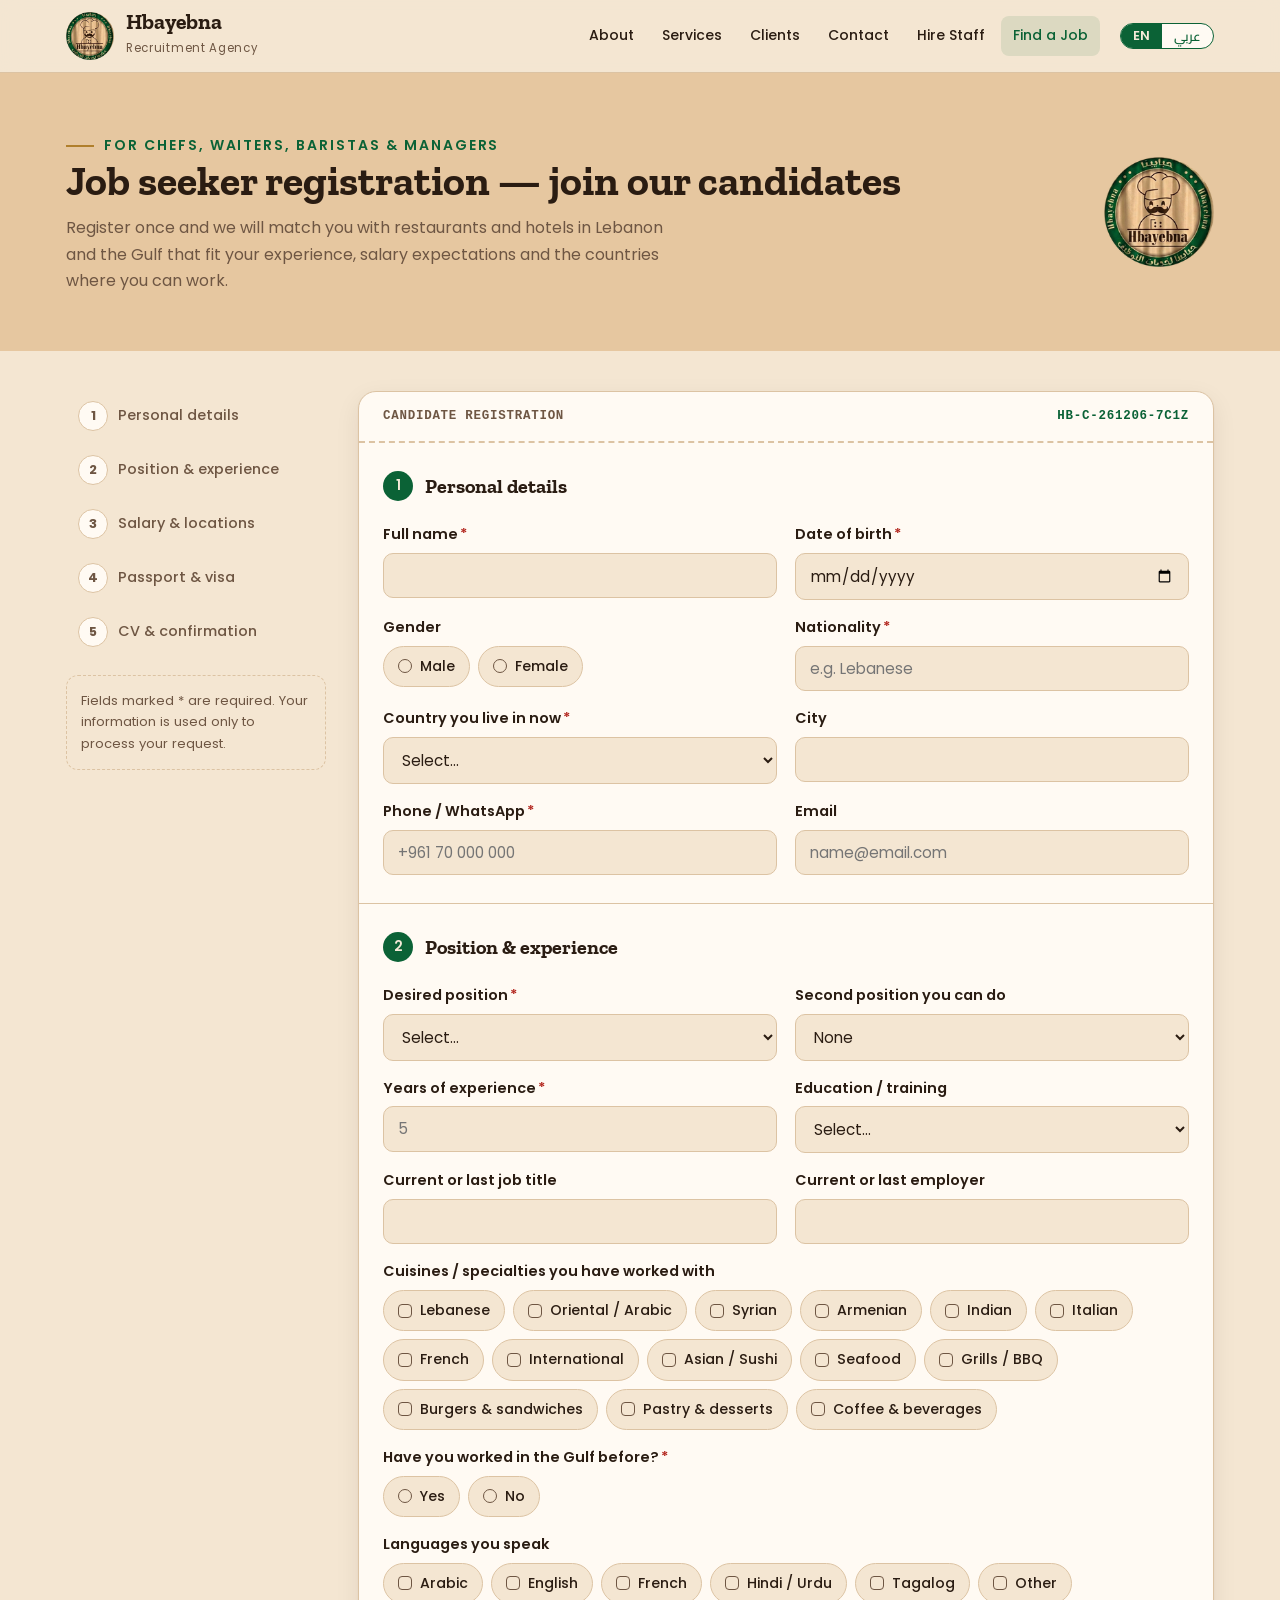
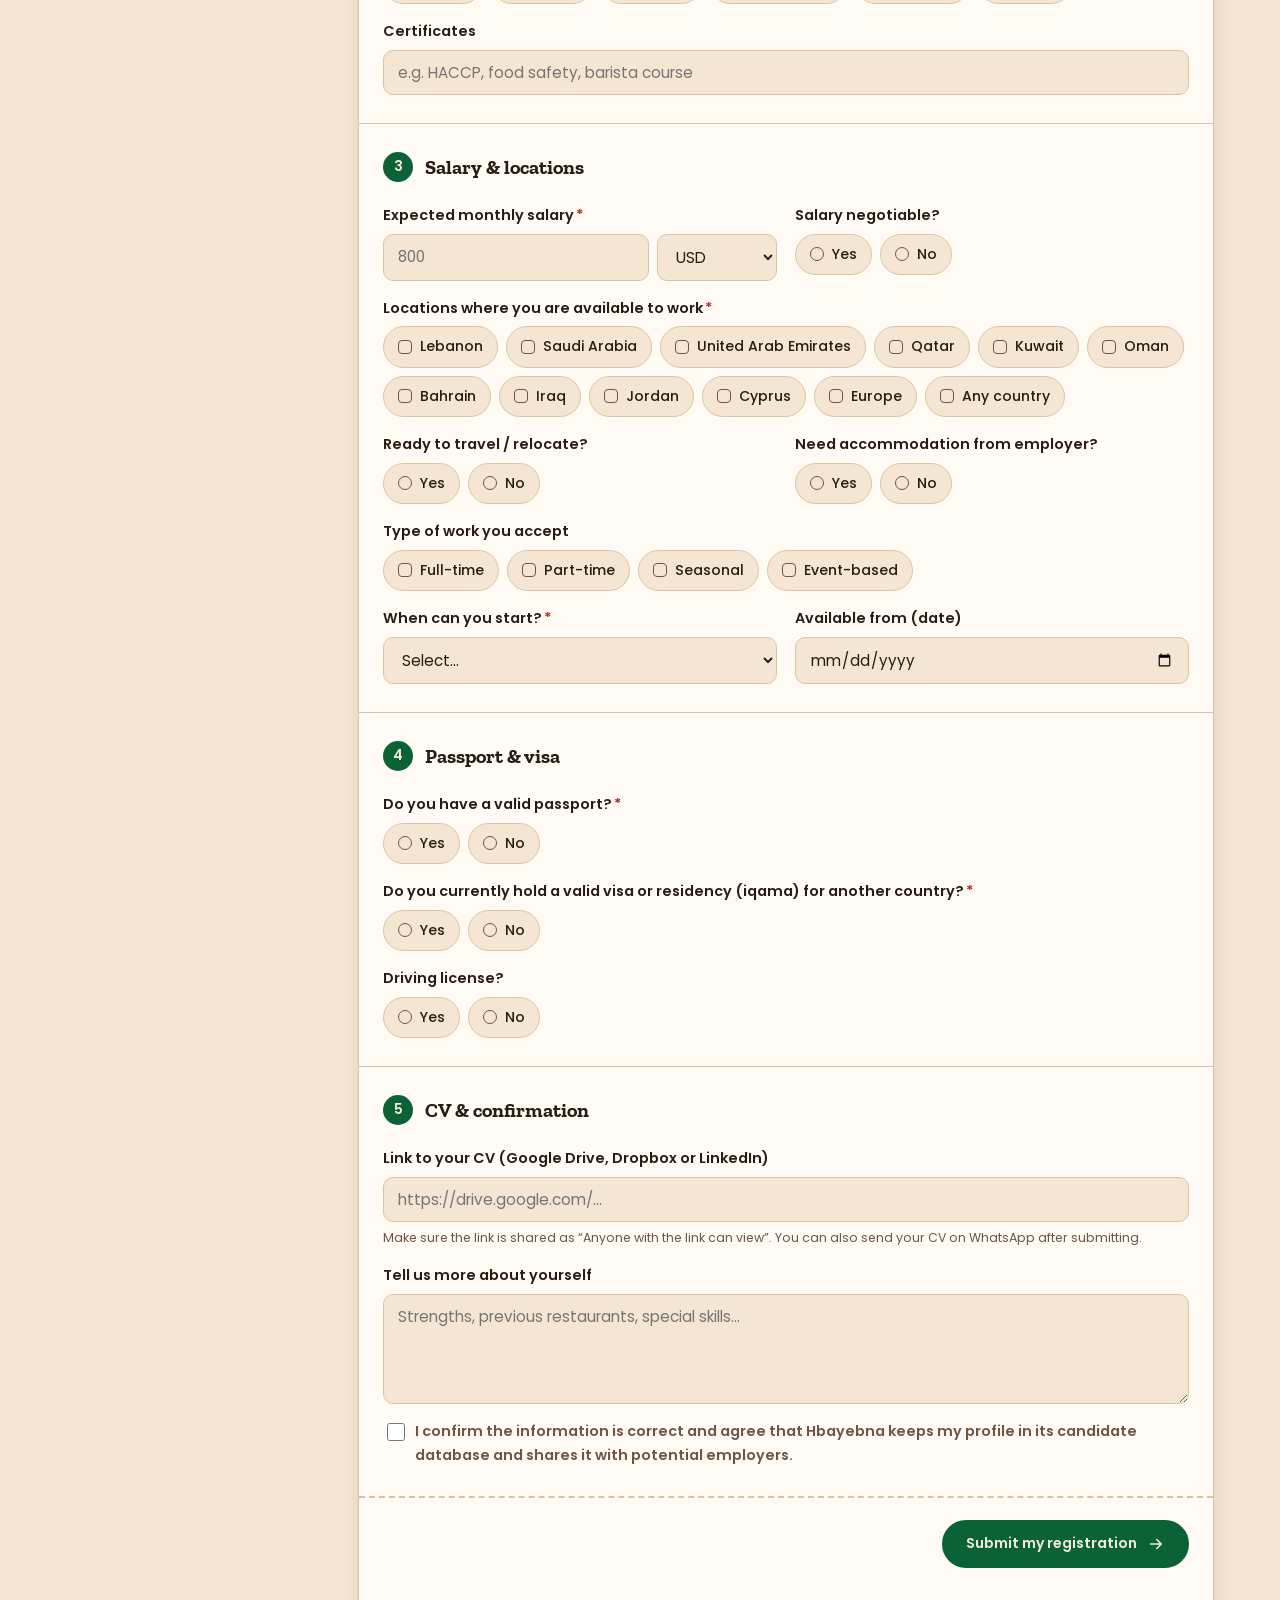
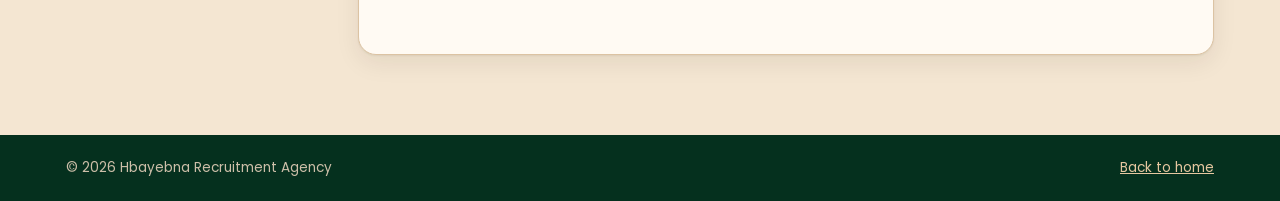
==== employee.html @ 1a060dae "Add files via upload" ====
<!doctype html>
<html lang="en" dir="ltr">
<head>
<meta charset="utf-8">
<meta name="viewport" content="width=device-width, initial-scale=1, viewport-fit=cover">
<title data-i18n="t.employee">Job Seeker Registration · Hbayebna</title>
<meta name="claude:viewport-fit-sides" content="cover">
<link rel="icon" type="image/png" href="assets/favicon.png">
<link rel="preconnect" href="https://fonts.googleapis.com">
<link rel="preconnect" href="https://fonts.gstatic.com" crossorigin>
<link rel="stylesheet" href="https://fonts.googleapis.com/css2?family=Cairo:wght@400;500;600;700&family=Poppins:wght@400;500;600&family=Reem+Kufi:wght@500;700&family=Zilla+Slab:wght@500;600;700&display=swap">
<link rel="stylesheet" href="css/style.css">
</head>
<body>

<header class="site-header">
  <div class="wrap nav">
    <a class="brand" href="index.html" aria-label="Hbayebna home">
      <img src="assets/logo-sm.png" alt="" width="48" height="48">
      <span><b>Hbayebna</b><small data-i18n="brand.sub">Recruitment Agency</small></span>
    </a>
    <ul class="nav-links" id="navLinks">
      <li><a href="index.html#about" data-i18n="nav.about">About</a></li>
      <li><a href="index.html#services" data-i18n="nav.services">Services</a></li>
      <li><a href="index.html#clients" data-i18n="nav.clients">Clients</a></li>
      <li><a href="index.html#contact" data-i18n="nav.contact">Contact</a></li>
      <li><a href="employer.html" data-i18n="nav.hire">Hire Staff</a></li>
      <li><a href="employee.html" aria-current="page" data-i18n="nav.job">Find a Job</a></li>
    </ul>
    <div class="nav-actions">
      <div class="lang-toggle" role="group" aria-label="Language">
        <button type="button" data-lang="en" aria-pressed="true">EN</button>
        <button type="button" data-lang="ar" aria-pressed="false">عربي</button>
      </div>
      <button class="menu-btn" type="button" aria-controls="navLinks" aria-expanded="false" aria-label="Menu">
        <svg viewBox="0 0 24 24" fill="none" stroke="currentColor" stroke-width="2" stroke-linecap="round"><path d="M4 7h16M4 12h16M4 17h16"/></svg>
      </button>
    </div>
  </div>
</header>

<main>
  <section class="page-hero">
    <div class="wrap">
      <div>
        <span class="eyebrow" data-i18n="ee.eyebrow">For chefs, waiters, baristas &amp; managers</span>
        <h1 data-i18n="ee.title">Job seeker registration — join our candidates</h1>
        <p data-i18n="ee.lead">Register once and we will match you with restaurants and hotels in Lebanon and the Gulf that fit your experience, salary expectations and the countries where you can work.</p>
      </div>
      <img src="assets/logo-sm.png" alt="" width="110" height="110">
    </div>
  </section>

  <div class="wrap form-layout">
    <aside class="steps-aside">
      <ol class="steps-nav">
        <li><a href="#s-personal" data-step="s-personal"><b>1</b><span data-i18n="ee.s1">Personal details</span></a></li>
        <li><a href="#s-experience" data-step="s-experience"><b>2</b><span data-i18n="ee.s2">Position &amp; experience</span></a></li>
        <li><a href="#s-expect" data-step="s-expect"><b>3</b><span data-i18n="ee.s3">Salary &amp; locations</span></a></li>
        <li><a href="#s-docs" data-step="s-docs"><b>4</b><span data-i18n="ee.s4">Passport &amp; visa</span></a></li>
        <li><a href="#s-cv" data-step="s-cv"><b>5</b><span data-i18n="ee.s5">CV &amp; confirmation</span></a></li>
      </ol>
      <p class="side-note" data-i18n="side.note">Fields marked * are required. Your information is used only to process your request.</p>
    </aside>

    <div class="ticket" id="ticket">
      <div class="ticket-top">
        <span data-i18n="ee.ticket">Candidate registration</span>
        <span class="tno" id="refNo">HB-C-000000</span>
      </div>

      <form id="regForm" data-form="employee" data-ref-prefix="HB-C" novalidate>
        <!-- 1. Personal -->
        <fieldset id="s-personal">
          <legend><span class="num">1</span><span data-i18n="ee.s1">Personal details</span></legend>
          <div class="grid-2">
            <div class="field">
              <label for="fullName"><span data-i18n="f.fullName">Full name</span><span class="req">*</span></label>
              <input type="text" id="fullName" name="fullName" required autocomplete="name">
              <span class="err" data-i18n="err.required">This field is required.</span>
            </div>
            <div class="field">
              <label for="dob"><span data-i18n="f.dob">Date of birth</span><span class="req">*</span></label>
              <input type="date" id="dob" name="dob" required autocomplete="bday">
              <span class="err" data-i18n="err.dob">Enter a valid date of birth (age 18 or older).</span>
            </div>
            <div class="field">
              <span class="group-label" data-i18n="f.gender">Gender</span>
              <div class="choices" data-list="genders" data-name="gender" data-type="radio"></div>
            </div>
            <div class="field">
              <label for="nationality"><span data-i18n="f.nationality">Nationality</span><span class="req">*</span></label>
              <input type="text" id="nationality" name="nationality" required data-i18n-ph="ph.nationality" placeholder="e.g. Lebanese">
              <span class="err" data-i18n="err.required">This field is required.</span>
            </div>
            <div class="field">
              <label for="currentCountry"><span data-i18n="f.currentCountry">Country you live in now</span><span class="req">*</span></label>
              <select id="currentCountry" name="currentCountry" required data-list="countries"><option value="" data-i18n="sel.choose">Select…</option></select>
              <span class="err" data-i18n="err.choose">Please choose an option.</span>
            </div>
            <div class="field">
              <label for="city" data-i18n="f.city2">City</label>
              <input type="text" id="city" name="city" autocomplete="address-level2">
            </div>
            <div class="field">
              <label for="phone"><span data-i18n="f.phone">Phone / WhatsApp</span><span class="req">*</span></label>
              <input type="tel" id="phone" name="phone" required autocomplete="tel" placeholder="+961 70 000 000" pattern="^\+?[0-9 ()\-]{7,20}$">
              <span class="err" data-i18n="err.phone">Enter a valid phone number, e.g. +961 3 000 000.</span>
            </div>
            <div class="field">
              <label for="email" data-i18n="f.email2">Email</label>
              <input type="email" id="email" name="email" autocomplete="email" placeholder="name@email.com">
              <span class="err" data-i18n="err.email">Enter a valid email address.</span>
            </div>
          </div>
        </fieldset>

        <!-- 2. Experience -->
        <fieldset id="s-experience">
          <legend><span class="num">2</span><span data-i18n="ee.s2">Position &amp; experience</span></legend>
          <div class="grid-2">
            <div class="field">
              <label for="position"><span data-i18n="f.desiredPosition">Desired position</span><span class="req">*</span></label>
              <select id="position" name="position" required data-list="positions"><option value="" data-i18n="sel.choose">Select…</option></select>
              <span class="err" data-i18n="err.choose">Please choose an option.</span>
            </div>
            <div class="field">
              <label for="secondPosition" data-i18n="f.secondPosition">Second position you can do</label>
              <select id="secondPosition" name="secondPosition" data-list="positions"><option value="" data-i18n="sel.none">None</option></select>
            </div>
            <div class="field full cond" data-show-if="position=Other">
              <label for="positionOther" data-i18n="f.specify">Please specify</label>
              <input type="text" id="positionOther" name="positionOther">
            </div>
            <div class="field">
              <label for="experienceYears"><span data-i18n="f.experienceYears">Years of experience</span><span class="req">*</span></label>
              <input type="number" id="experienceYears" name="experienceYears" required min="0" max="50" step="1" inputmode="numeric" placeholder="5">
              <span class="err" data-i18n="err.years">Enter a number from 0 to 50.</span>
            </div>
            <div class="field">
              <label for="education" data-i18n="f.education">Education / training</label>
              <select id="education" name="education" data-list="education"><option value="" data-i18n="sel.choose">Select…</option></select>
            </div>
            <div class="field">
              <label for="lastPosition" data-i18n="f.lastPosition">Current or last job title</label>
              <input type="text" id="lastPosition" name="lastPosition">
            </div>
            <div class="field">
              <label for="lastEmployer" data-i18n="f.lastEmployer">Current or last employer</label>
              <input type="text" id="lastEmployer" name="lastEmployer">
            </div>
            <div class="field full">
              <span class="group-label" data-i18n="f.cuisineSkills">Cuisines / specialties you have worked with</span>
              <div class="choices" data-list="cuisines" data-name="cuisineSkills" data-type="checkbox"></div>
            </div>
            <div class="field full" data-required-group="gulfExperience">
              <span class="group-label"><span data-i18n="f.gulfExperience">Have you worked in the Gulf before?</span><span class="req">*</span></span>
              <div class="choices" data-list="yesno" data-name="gulfExperience" data-type="radio"></div>
              <span class="err" data-i18n="err.choose">Please choose an option.</span>
            </div>
            <div class="field full cond" data-show-if="gulfExperience=Yes">
              <span class="group-label" data-i18n="f.gulfCountries">Which countries?</span>
              <div class="choices" data-list="gulf" data-name="gulfCountries" data-type="checkbox"></div>
            </div>
            <div class="field full">
              <span class="group-label" data-i18n="f.languages">Languages you speak</span>
              <div class="choices" data-list="languages" data-name="languages" data-type="checkbox"></div>
            </div>
            <div class="field full">
              <label for="certificates" data-i18n="f.certificates">Certificates</label>
              <input type="text" id="certificates" name="certificates" data-i18n-ph="ph.certificates" placeholder="e.g. HACCP, food safety, barista course">
            </div>
          </div>
        </fieldset>

        <!-- 3. Expectations -->
        <fieldset id="s-expect">
          <legend><span class="num">3</span><span data-i18n="ee.s3">Salary &amp; locations</span></legend>
          <div class="grid-2">
            <div class="field">
              <label for="expectedSalary"><span data-i18n="f.expectedSalary">Expected monthly salary</span><span class="req">*</span></label>
              <div class="inline two">
                <input type="number" id="expectedSalary" name="expectedSalary" required min="0" inputmode="numeric" placeholder="800">
                <select id="currency" name="currency" required data-list="currencies" aria-label="Currency"></select>
              </div>
              <span class="err" data-i18n="err.required">This field is required.</span>
            </div>
            <div class="field">
              <span class="group-label" data-i18n="f.negotiable">Salary negotiable?</span>
              <div class="choices" data-list="yesno" data-name="salaryNegotiable" data-type="radio"></div>
            </div>
            <div class="field full" data-required-group="workLocations">
              <span class="group-label"><span data-i18n="f.workLocations">Locations where you are available to work</span><span class="req">*</span></span>
              <div class="choices" data-list="workLocations" data-name="workLocations" data-type="checkbox"></div>
              <span class="err" data-i18n="err.pickOne">Choose at least one.</span>
            </div>
            <div class="field">
              <span class="group-label" data-i18n="f.relocate">Ready to travel / relocate?</span>
              <div class="choices" data-list="yesno" data-name="relocate" data-type="radio"></div>
            </div>
            <div class="field">
              <span class="group-label" data-i18n="f.needAccommodation">Need accommodation from employer?</span>
              <div class="choices" data-list="yesno" data-name="needAccommodation" data-type="radio"></div>
            </div>
            <div class="field full">
              <span class="group-label" data-i18n="f.employmentTypePref">Type of work you accept</span>
              <div class="choices" data-list="employmentTypes" data-name="employmentTypePref" data-type="checkbox"></div>
            </div>
            <div class="field">
              <label for="availability"><span data-i18n="f.availability">When can you start?</span><span class="req">*</span></label>
              <select id="availability" name="availability" required data-list="availability"><option value="" data-i18n="sel.choose">Select…</option></select>
              <span class="err" data-i18n="err.choose">Please choose an option.</span>
            </div>
            <div class="field">
              <label for="availableFrom" data-i18n="f.availableFrom">Available from (date)</label>
              <input type="date" id="availableFrom" name="availableFrom">
            </div>
          </div>
        </fieldset>

        <!-- 4. Documents -->
        <fieldset id="s-docs">
          <legend><span class="num">4</span><span data-i18n="ee.s4">Passport &amp; visa</span></legend>
          <div class="grid-2">
            <div class="field" data-required-group="hasPassport">
              <span class="group-label"><span data-i18n="f.hasPassport">Do you have a valid passport?</span><span class="req">*</span></span>
              <div class="choices" data-list="yesno" data-name="hasPassport" data-type="radio"></div>
              <span class="err" data-i18n="err.choose">Please choose an option.</span>
            </div>
            <div class="field cond" data-show-if="hasPassport=Yes">
              <label for="passportExpiry" data-i18n="f.passportExpiry">Passport expiry date</label>
              <input type="date" id="passportExpiry" name="passportExpiry">
              <span class="hint" data-i18n="hint.passport">Most Gulf countries require at least 6 months of validity.</span>
            </div>
            <div class="field full" data-required-group="hasVisa">
              <span class="group-label"><span data-i18n="f.hasVisa">Do you currently hold a valid visa or residency (iqama) for another country?</span><span class="req">*</span></span>
              <div class="choices" data-list="yesno" data-name="hasVisa" data-type="radio"></div>
              <span class="err" data-i18n="err.choose">Please choose an option.</span>
            </div>
            <div class="field cond" data-show-if="hasVisa=Yes">
              <label for="visaCountry" data-i18n="f.visaCountry">Visa country</label>
              <select id="visaCountry" name="visaCountry" data-list="countries"><option value="" data-i18n="sel.choose">Select…</option></select>
            </div>
            <div class="field cond" data-show-if="hasVisa=Yes">
              <label for="visaType" data-i18n="f.visaType">Visa type</label>
              <select id="visaType" name="visaType" data-list="visaTypes"><option value="" data-i18n="sel.choose">Select…</option></select>
            </div>
            <div class="field cond" data-show-if="hasVisa=Yes">
              <label for="visaExpiry" data-i18n="f.visaExpiry">Visa expiry date</label>
              <input type="date" id="visaExpiry" name="visaExpiry">
            </div>
            <div class="field full">
              <span class="group-label" data-i18n="f.drivingLicense">Driving license?</span>
              <div class="choices" data-list="yesno" data-name="drivingLicense" data-type="radio"></div>
            </div>
          </div>
        </fieldset>

        <!-- 5. CV -->
        <fieldset id="s-cv">
          <legend><span class="num">5</span><span data-i18n="ee.s5">CV &amp; confirmation</span></legend>
          <div class="grid-2">
            <div class="field full">
              <label for="cvLink" data-i18n="f.cvLink">Link to your CV (Google Drive, Dropbox or LinkedIn)</label>
              <input type="url" id="cvLink" name="cvLink" placeholder="https://drive.google.com/…">
              <span class="hint" data-i18n="hint.cv">Make sure the link is shared as “Anyone with the link can view”. You can also send your CV on WhatsApp after submitting.</span>
              <span class="err" data-i18n="err.url">Enter a full link starting with https://</span>
            </div>
            <div class="field full">
              <label for="notes" data-i18n="f.notesEe">Tell us more about yourself</label>
              <textarea id="notes" name="notes" data-i18n-ph="ph.notesEe" placeholder="Strengths, previous restaurants, special skills…"></textarea>
            </div>
            <div class="field full" data-required-group="consent">
              <label class="consent"><input type="checkbox" id="consent" name="consent" value="Yes"><span data-i18n="f.consentEe">I confirm the information is correct and agree that Hbayebna keeps my profile in its candidate database and shares it with potential employers.</span></label>
              <span class="err" data-i18n="err.consent">Please confirm to continue.</span>
            </div>
          </div>
        </fieldset>

        <div class="form-actions">
          <span class="status" id="formStatus" role="status" aria-live="polite"></span>
          <button class="btn" type="submit" id="submitBtn">
            <span data-i18n="btn.submitEe">Submit my registration</span>
            <svg class="arrow" viewBox="0 0 24 24" fill="none" stroke="currentColor" stroke-width="2" stroke-linecap="round"><path d="M5 12h14M13 6l6 6-6 6"/></svg>
          </button>
        </div>
      </form>

      <div class="success" id="success" hidden></div>
    </div>
  </div>
</main>

<footer class="site-footer">
  <div class="wrap">
    <span>© <span class="year">2026</span> <span data-i18n="ft.name">Hbayebna Recruitment Agency</span></span>
    <span><a href="index.html" data-i18n="ft.back">Back to home</a></span>
  </div>
</footer>

<script src="js/config.js"></script>
<script src="js/i18n.js"></script>
<script src="js/main.js"></script>
<script src="js/forms.js"></script>
</body>
</html>
---- css/style.css ----
/* =========================================================
   Hbayebna Recruitment Agency — site stylesheet
   Layout concept: "Pennant & ticket" — sand pages, forest-green
   bands, pennant-shaped badges (from the brand banner) and
   kitchen-order-ticket styling for the registration forms.
   ========================================================= */
:root {
  --sand: #f4e6d2;          /* page background */
  --sand-deep: #e6c7a0;     /* bands, pennant fabric */
  --paper: #fffaf3;         /* cards / form tickets */
  --forest: #0b6236;        /* brand green */
  --forest-deep: #07432a;   /* hover / dark band */
  --gold: #b07f2c;          /* fringe & rope accents */
  --ink: #2a1c12;           /* chef-line brown-black */
  --muted: #6e5643;
  --line: #dcc3a3;
  --on-forest: #f6ead8;
  --danger: #b3261e;
  --ok: #0b6236;
  --shadow: 0 1px 2px rgba(42, 28, 18, .06), 0 8px 24px rgba(42, 28, 18, .08);

  --f-display: "Zilla Slab", "Rockwell", Georgia, serif;
  --f-body: "Poppins", "Segoe UI", system-ui, sans-serif;

  --step--1: .875rem;
  --step-0: 1rem;
  --step-1: 1.25rem;
  --step-2: 1.6rem;
  --step-3: clamp(1.9rem, 1.4rem + 2vw, 2.6rem);
  --step-4: clamp(2.4rem, 1.6rem + 3.4vw, 3.9rem);

  --radius: 14px;
  --wrap: 1180px;
  --gutter-l: max(16px, env(safe-area-inset-left, 0px));
  --gutter-r: max(16px, env(safe-area-inset-right, 0px));
}
@media (prefers-color-scheme: dark) {
  :root:not([data-theme="light"]) {
    --sand: #121a15; --sand-deep: #1b2a20; --paper: #18231c; --forest: #3fa86c; --forest-deep: #2b7d4f;
    --gold: #d8ad5c; --ink: #f2e4cf; --muted: #c2ad94; --line: #2f4136; --on-forest: #0e1611;
    --danger: #ff8a80; --ok: #6fd39a; --shadow: 0 1px 2px rgba(0,0,0,.3), 0 8px 24px rgba(0,0,0,.35);
    color-scheme: dark;
  }
}
:root[data-theme="dark"] {
  --sand: #121a15; --sand-deep: #1b2a20; --paper: #18231c; --forest: #3fa86c; --forest-deep: #2b7d4f;
  --gold: #d8ad5c; --ink: #f2e4cf; --muted: #c2ad94; --line: #2f4136; --on-forest: #0e1611;
  --danger: #ff8a80; --ok: #6fd39a; --shadow: 0 1px 2px rgba(0,0,0,.3), 0 8px 24px rgba(0,0,0,.35);
  color-scheme: dark;
}
html[lang="ar"] {
  --f-display: "Reem Kufi", "Cairo", Tahoma, sans-serif;
  --f-body: "Cairo", Tahoma, "Segoe UI", sans-serif;
}

*, *::before, *::after { box-sizing: border-box; }
html { scroll-behavior: smooth; }
@media (prefers-reduced-motion: reduce) { html { scroll-behavior: auto; } *, *::before, *::after { animation: none !important; transition: none !important; } }
body {
  margin: 0;
  background: var(--sand);
  color: var(--ink);
  font-family: var(--f-body);
  font-size: var(--step-0);
  line-height: 1.65;
  -webkit-font-smoothing: antialiased;
}
img { max-width: 100%; height: auto; display: block; }
a { color: var(--forest); }
h1, h2, h3, h4 { font-family: var(--f-display); line-height: 1.15; margin: 0; text-wrap: balance; color: var(--ink); }
p { margin: 0; }
:focus-visible { outline: 3px solid var(--gold); outline-offset: 2px; border-radius: 6px; }

.wrap { max-width: var(--wrap); margin-inline: auto; padding-left: var(--gutter-l); padding-right: var(--gutter-r); }
.section { padding-block: clamp(56px, 8vw, 104px); }
.eyebrow {
  display: inline-flex; align-items: center; gap: 10px;
  font-size: var(--step--1); font-weight: 600; letter-spacing: .14em; text-transform: uppercase; color: var(--forest);
}
html[lang="ar"] .eyebrow { letter-spacing: 0; }
.eyebrow::before { content: ""; width: 28px; height: 2px; background: var(--gold); }
.section-head { display: grid; gap: 14px; max-width: 760px; margin-bottom: clamp(32px, 5vw, 56px); }
.section-head h2 { font-size: var(--step-3); }
.section-head p { color: var(--muted); max-width: 62ch; }
.green { color: var(--forest); }

/* ---------- Buttons ---------- */
.btn {
  --b: var(--forest);
  display: inline-flex; align-items: center; justify-content: center; gap: 10px;
  padding: 13px 22px; border-radius: 999px; border: 2px solid var(--b);
  background: var(--b); color: var(--on-forest); font: 600 var(--step--1)/1.2 var(--f-body);
  text-decoration: none; cursor: pointer; transition: transform .15s ease, background .15s ease;
}
.btn:hover { background: var(--forest-deep); border-color: var(--forest-deep); transform: translateY(-1px); }
.btn.ghost { background: transparent; color: var(--forest); }
.btn.ghost:hover { background: var(--forest); color: var(--on-forest); }
.btn svg { width: 18px; height: 18px; flex: none; }
html[dir="rtl"] .btn .arrow { transform: scaleX(-1); }

/* ---------- Header ---------- */
body::before { content: ""; position: fixed; inset: 0 0 auto; height: env(safe-area-inset-top, 0px); z-index: 60; background: var(--sand); }
.site-header {
  position: sticky; top: env(safe-area-inset-top, 0px); z-index: 50;
  background: color-mix(in srgb, var(--sand) 92%, transparent);
  backdrop-filter: blur(10px); border-bottom: 1px solid var(--line);
}
.nav { display: flex; align-items: center; gap: 20px; min-height: 72px; }
.brand { display: flex; align-items: center; gap: 12px; text-decoration: none; color: var(--ink); }
.brand img { width: 48px; height: 48px; }
.brand b { font-family: "Zilla Slab", Georgia, serif; font-size: 1.35rem; font-weight: 700; display: block; line-height: 1; }
.brand small { font-size: .72rem; color: var(--muted); letter-spacing: .06em; }
.nav-links { display: flex; gap: 4px; margin-inline-start: auto; list-style: none; padding: 0; margin-block: 0; }
.nav-links a { display: block; padding: 8px 12px; border-radius: 8px; color: var(--ink); text-decoration: none; font-size: var(--step--1); font-weight: 500; }
.nav-links a:hover, .nav-links a[aria-current="page"] { color: var(--forest); background: color-mix(in srgb, var(--forest) 10%, transparent); }
.nav-actions { display: flex; align-items: center; gap: 10px; }
.lang-toggle {
  display: inline-flex; border: 1.5px solid var(--forest); border-radius: 999px; overflow: hidden; background: var(--paper);
}
.lang-toggle button { border: 0; background: transparent; color: var(--forest); padding: 6px 12px; font: 600 .8rem/1 var(--f-body); cursor: pointer; }
.lang-toggle button[aria-pressed="true"] { background: var(--forest); color: var(--on-forest); }
.lang-toggle button:last-child { font-family: "Cairo", Tahoma, sans-serif; }
.menu-btn { display: none; border: 1.5px solid var(--line); background: var(--paper); color: var(--ink); border-radius: 10px; width: 42px; height: 42px; cursor: pointer; }
.menu-btn svg { width: 22px; height: 22px; margin: auto; }
@media (max-width: 980px) {
  .menu-btn { display: grid; place-items: center; }
  .nav { flex-wrap: wrap; }
  .nav-actions { margin-inline-start: auto; }
  .nav-actions .btn { display: none; }
  .nav-links { order: 5; width: 100%; flex-direction: column; margin: 0 0 12px; display: none; }
  .nav-links.open { display: flex; }
  .nav-links a { padding: 12px; }
}

/* ---------- Hero ---------- */
.hero { background: linear-gradient(180deg, var(--sand-deep), var(--sand)); overflow: hidden; }
.hero .wrap { display: grid; grid-template-columns: 1.1fr .9fr; align-items: center; gap: clamp(24px, 4vw, 56px); padding-block: clamp(40px, 6vw, 72px); }
.hero-copy { display: grid; gap: 22px; min-width: 0; }
.hero h1 { font-size: var(--step-4); font-weight: 700; }
.hero h1 span { color: var(--forest); display: block; }
.hero .lead { font-size: var(--step-1); color: var(--muted); max-width: 46ch; }
.hero-ctas { display: flex; flex-wrap: wrap; gap: 12px; }
.hero-art { position: relative; justify-self: center; width: min(440px, 100%); }
.hero-art img {
  width: 100%;
  -webkit-mask-image: linear-gradient(to right, transparent, #000 14%, #000 86%, transparent), linear-gradient(to bottom, transparent, #000 6%, #000 94%, transparent);
  -webkit-mask-composite: source-in;
          mask-image: linear-gradient(to right, transparent, #000 14%, #000 86%, transparent), linear-gradient(to bottom, transparent, #000 6%, #000 94%, transparent);
          mask-composite: intersect;
  animation: sway 6s ease-in-out infinite; transform-origin: 50% 0;
}
@keyframes sway { 0%,100% { transform: rotate(-1.2deg); } 50% { transform: rotate(1.2deg); } }
.facts { display: flex; flex-wrap: wrap; gap: 10px; margin-top: 6px; }
/* pennant badge: swallow-tail bottom like the brand banner */
.pennant {
  background: var(--forest); color: var(--on-forest);
  padding: 10px 14px 18px; min-width: 100px; text-align: center;
  clip-path: polygon(0 0, 100% 0, 100% 100%, 50% 82%, 0 100%);
  border-top: 3px solid var(--gold);
}
.pennant strong { display: block; font: 700 1.3rem/1.1 var(--f-display); white-space: nowrap; }
.pennant span { font-size: .74rem; letter-spacing: .04em; }
@media (max-width: 860px) {
  .hero .wrap { grid-template-columns: 1fr; }
  .hero-art { order: -1; width: min(300px, 80%); }
}

/* ---------- About ---------- */
.about-grid { display: grid; grid-template-columns: 1fr 1fr; gap: clamp(24px, 4vw, 56px); align-items: center; }
.about-photo { position: relative; border-radius: 28px; overflow: hidden; border: 4px solid var(--forest); box-shadow: var(--shadow); }
.about-photo img { width: 100%; aspect-ratio: 4/3; object-fit: cover; }
.about-photo .since {
  position: absolute; inset-block-end: 16px; inset-inline-end: 16px;
  background: var(--forest); color: #f6ead8; font-weight: 600; font-size: .8rem; padding: 6px 14px; border-radius: 999px;
}
.about-copy { display: grid; gap: 20px; min-width: 0; }
.about-copy h2 { font-size: var(--step-3); }
.info-list { display: grid; gap: 16px; list-style: none; margin: 0; padding: 0; }
.info-list li { display: grid; grid-template-columns: 44px 1fr; gap: 14px; align-items: start; }
.info-list .ic { width: 44px; height: 44px; border-radius: 50%; background: var(--forest); color: var(--on-forest); display: grid; place-items: center; }
.info-list .ic svg { width: 20px; height: 20px; }
.info-list b { display: block; }
.info-list p { color: var(--muted); }
.dept-chips { display: flex; gap: 8px; flex-wrap: wrap; }
.chip { font-size: .78rem; font-weight: 600; padding: 4px 12px; border-radius: 999px; border: 1.5px solid var(--forest); color: var(--forest); }
@media (max-width: 860px) { .about-grid { grid-template-columns: 1fr; } }

/* ---------- Why us ---------- */
.why { background: var(--forest); color: var(--on-forest); }
.why h2, .why .eyebrow { color: var(--on-forest); }
.why .section-head p { color: color-mix(in srgb, var(--on-forest) 80%, transparent); }
.why-grid { display: grid; grid-template-columns: repeat(auto-fit, minmax(210px, 1fr)); gap: 0; border-top: 1px solid color-mix(in srgb, var(--on-forest) 25%, transparent); }
.why-item { padding: 28px 22px 28px 0; display: grid; gap: 12px; align-content: start; border-bottom: 1px solid color-mix(in srgb, var(--on-forest) 25%, transparent); }
html[dir="rtl"] .why-item { padding: 28px 0 28px 22px; }
.why-item svg { width: 40px; height: 40px; color: var(--gold); }
.why-item h3 { font-size: var(--step-1); color: var(--on-forest); }
.why-item p { font-size: .92rem; color: color-mix(in srgb, var(--on-forest) 82%, transparent); }
:root[data-theme="dark"] .why-item svg { color: var(--on-forest); }

/* ---------- Services ---------- */
.svc-groups { display: grid; grid-template-columns: repeat(3, 1fr); gap: 20px; }
.svc-group { background: var(--paper); border: 1px solid var(--line); border-radius: var(--radius); padding: 26px; display: grid; gap: 16px; align-content: start; min-width: 0; }
.svc-group header { display: flex; align-items: center; gap: 12px; padding-bottom: 14px; border-bottom: 2px dashed var(--line); }
.svc-group header svg { width: 30px; height: 30px; color: var(--forest); flex: none; }
.svc-group h3 { font-size: var(--step-1); }
.svc-group ul { list-style: none; margin: 0; padding: 0; display: grid; gap: 14px; }
.svc-group li b { display: block; font-weight: 600; }
.svc-group li span { color: var(--muted); font-size: .9rem; }
@media (max-width: 980px) { .svc-groups { grid-template-columns: 1fr; } }

/* ---------- Strengths ---------- */
.strengths { background: var(--sand-deep); }
.str-grid { display: grid; grid-template-columns: repeat(3, 1fr); gap: 1px; background: var(--line); border: 1px solid var(--line); border-radius: var(--radius); overflow: hidden; }
.str-item { background: var(--sand-deep); padding: 28px; display: grid; gap: 10px; align-content: start; }
.str-item h3 { font-size: var(--step-1); color: var(--forest); }
.str-item p { color: var(--muted); font-size: .94rem; }
@media (max-width: 860px) { .str-grid { grid-template-columns: 1fr; } }

/* ---------- Two paths ---------- */
.paths-grid { display: grid; grid-template-columns: 1fr 1fr; gap: 20px; }
.path {
  position: relative; border-radius: 22px; padding: clamp(28px, 4vw, 44px); display: grid; gap: 16px; align-content: start;
  background: var(--paper); border: 1px solid var(--line); box-shadow: var(--shadow); min-width: 0;
}
.path.employer { background: var(--forest); border-color: var(--forest); }
.path.employer h3, .path.employer p, .path.employer li { color: var(--on-forest); }
.path.employer .btn { --b: var(--on-forest); color: var(--forest); }
.path.employer .btn:hover { background: var(--sand-deep); border-color: var(--sand-deep); }
.path h3 { font-size: var(--step-2); }
.path ul { margin: 0; padding-inline-start: 20px; display: grid; gap: 6px; }
.path .tag { font-size: .75rem; font-weight: 600; letter-spacing: .12em; text-transform: uppercase; color: var(--gold); }
@media (max-width: 860px) { .paths-grid { grid-template-columns: 1fr; } }

/* ---------- Clients ---------- */
.logo-grid { display: grid; grid-template-columns: repeat(auto-fill, minmax(130px, 1fr)); gap: 14px; }
.logo-grid figure { margin: 0; background: #f3dcc0; border-radius: 12px; aspect-ratio: 1; display: grid; place-items: center; padding: 12px; border: 1px solid var(--line); transition: transform .2s ease; }
.logo-grid figure:hover { transform: translateY(-3px); }
.logo-grid img { max-height: 100%; width: auto; max-width: 100%; object-fit: contain; border-radius: 6px; }

/* ---------- Contact ---------- */
.contact { background: var(--forest-deep); color: #f6ead8; }
.contact .wrap { display: grid; grid-template-columns: 1.1fr .9fr; gap: clamp(24px, 4vw, 56px); align-items: center; }
.contact h2 { color: #f6ead8; font-size: var(--step-3); }
.contact .quote { font: 400 var(--step-2)/1.3 var(--f-display); color: #e6c7a0; }
.contact-card { background: #f6ead8; color: #2a1c12; border-radius: 22px; padding: 28px; display: grid; gap: 14px; min-width: 0; }
.contact-card h3 { color: #2a1c12; font-size: var(--step-1); }
.contact-card .role { color: #6e5643; font-size: .9rem; margin-top: -10px; }
.contact-row { display: flex; align-items: center; gap: 12px; flex-wrap: wrap; }
.contact-row svg { width: 20px; height: 20px; color: #0b6236; flex: none; }
.contact-row a, .contact-row span { color: #2a1c12; text-decoration: none; font-weight: 500; overflow-wrap: anywhere; direction: ltr; unicode-bidi: isolate; }
.contact-row a:hover { color: #0b6236; text-decoration: underline; }
.contact-copy { display: grid; gap: 18px; min-width: 0; }
.contact-copy p { color: #e9dcc8; }
.contact-copy .addr { display: grid; grid-template-columns: 24px 1fr; gap: 10px; }
.contact-copy .addr svg { width: 22px; height: 22px; color: #d8ad5c; }
@media (max-width: 860px) { .contact .wrap { grid-template-columns: 1fr; } }

/* ---------- Footer ---------- */
.site-footer { background: #05301e; color: #cdbfa9; font-size: .85rem; }
.site-footer .wrap { display: flex; flex-wrap: wrap; justify-content: space-between; gap: 12px; padding-block: 22px; }
.site-footer a { color: #e6c7a0; }

/* =========================================================
   Registration pages
   ========================================================= */
.page-hero { background: var(--sand-deep); }
.page-hero .wrap { padding-block: clamp(32px, 5vw, 56px); display: grid; grid-template-columns: 1fr auto; gap: 24px; align-items: center; }
.page-hero h1 { font-size: var(--step-3); }
.page-hero p { color: var(--muted); max-width: 60ch; margin-top: 10px; }
.page-hero img { width: 110px; }
@media (max-width: 640px) { .page-hero .wrap { grid-template-columns: 1fr; } .page-hero img { display: none; } }

.form-layout { display: grid; grid-template-columns: 260px 1fr; gap: 32px; align-items: start; padding-block: 40px 80px; }
.steps-aside { position: sticky; top: calc(env(safe-area-inset-top, 0px) + 96px); }
.steps-nav { display: grid; gap: 4px; list-style: none; padding: 0; margin: 0; }
.steps-nav a { display: grid; grid-template-columns: 30px 1fr; gap: 10px; align-items: center; padding: 10px 12px; border-radius: 10px; color: var(--muted); text-decoration: none; font-size: .9rem; font-weight: 500; }
.steps-nav a b { width: 30px; height: 30px; border-radius: 50%; border: 1.5px solid var(--line); display: grid; place-items: center; font-size: .8rem; background: var(--paper); }
.steps-nav a:hover { background: var(--paper); color: var(--ink); }
.steps-nav a.done b { background: var(--forest); border-color: var(--forest); color: var(--on-forest); }
.side-note { margin-top: 18px; font-size: .82rem; color: var(--muted); padding: 14px; border: 1px dashed var(--line); border-radius: 12px; }
@media (max-width: 900px) { .form-layout { grid-template-columns: 1fr; } .steps-aside { display: none; } }

/* Ticket-style form card (kitchen order ticket) */
.ticket { background: var(--paper); border: 1px solid var(--line); border-radius: 18px; box-shadow: var(--shadow); min-width: 0; }
.ticket-top {
  display: flex; justify-content: space-between; flex-wrap: wrap; gap: 8px;
  padding: 16px 24px; border-bottom: 2px dashed var(--line);
  font: 600 .78rem/1.4 ui-monospace, "SFMono-Regular", Menlo, Consolas, monospace; letter-spacing: .06em; text-transform: uppercase; color: var(--muted);
}
.ticket-top .tno { color: var(--forest); }
fieldset { border: 0; margin: 0; padding: 28px 24px; display: grid; gap: 18px; border-bottom: 1px solid var(--line); min-width: 0; scroll-margin-top: 100px; }
fieldset:last-of-type { border-bottom: 0; }
legend { padding: 0; float: left; width: 100%; display: flex; align-items: center; gap: 12px; font: 700 var(--step-1)/1.2 var(--f-display); color: var(--ink); margin-bottom: 4px; }
html[dir="rtl"] legend { float: right; }
legend .num { width: 30px; height: 30px; border-radius: 50%; background: var(--forest); color: var(--on-forest); display: grid; place-items: center; font: 600 .85rem/1 var(--f-body); flex: none; }
legend + * { clear: both; }
.grid-2 { display: grid; grid-template-columns: 1fr 1fr; gap: 16px 18px; }
.grid-3 { display: grid; grid-template-columns: repeat(3, 1fr); gap: 16px 18px; }
@media (max-width: 640px) { .grid-2, .grid-3 { grid-template-columns: 1fr; } }
.field { display: grid; gap: 6px; min-width: 0; align-content: start; }
.field.full { grid-column: 1 / -1; }
.field > label, .group-label { font-weight: 600; font-size: .9rem; }
.req { color: var(--danger); margin-inline-start: 2px; }
.hint { font-size: .78rem; color: var(--muted); }
input[type="text"], input[type="email"], input[type="tel"], input[type="number"], input[type="date"], input[type="url"], select, textarea {
  width: 100%; padding: 11px 14px; border: 1.5px solid var(--line); border-radius: 10px;
  background: var(--sand); color: var(--ink); font: 400 .95rem/1.4 var(--f-body);
  transition: border-color .15s ease, background .15s ease;
}
input:hover, select:hover, textarea:hover { border-color: color-mix(in srgb, var(--forest) 45%, var(--line)); }
input:focus, select:focus, textarea:focus { outline: none; border-color: var(--forest); background: var(--paper); box-shadow: 0 0 0 3px color-mix(in srgb, var(--forest) 18%, transparent); }
textarea { min-height: 110px; resize: vertical; }
input[type="tel"], input[type="email"], input[type="url"] { direction: ltr; }
html[dir="rtl"] input[type="tel"], html[dir="rtl"] input[type="email"], html[dir="rtl"] input[type="url"] { text-align: right; }
.inline { display: grid; grid-template-columns: 1fr 1fr 110px; gap: 8px; }
.inline.two { grid-template-columns: 1fr 120px; }
@media (max-width: 420px) { .inline { grid-template-columns: 1fr 1fr; } .inline select { grid-column: 1 / -1; } }

/* choice chips (radio & checkbox) */
.choices { display: flex; flex-wrap: wrap; gap: 8px; }
.choice { position: relative; }
.choice input { position: absolute; opacity: 0; inset: 0; margin: 0; cursor: pointer; }
.choice span {
  display: inline-flex; align-items: center; gap: 8px; padding: 8px 14px; border-radius: 999px;
  border: 1.5px solid var(--line); background: var(--sand); font-size: .88rem; font-weight: 500; cursor: pointer; user-select: none;
}
.choice span::before { content: ""; width: 14px; height: 14px; border-radius: 4px; border: 1.5px solid var(--muted); flex: none; }
.choice input[type="radio"] + span::before { border-radius: 50%; }
.choice input:checked + span { background: var(--forest); border-color: var(--forest); color: var(--on-forest); }
.choice input:checked + span::before { background: var(--on-forest); border-color: var(--on-forest); box-shadow: inset 0 0 0 3px var(--forest); }
.choice input:focus-visible + span { outline: 3px solid var(--gold); outline-offset: 2px; }

.cond { display: none; }
.cond.show { display: grid; }

/* validation */
.field.invalid input, .field.invalid select, .field.invalid textarea { border-color: var(--danger); }
.field.invalid .choice span { border-color: var(--danger); }
.err { color: var(--danger); font-size: .8rem; font-weight: 500; display: none; }
.field.invalid .err { display: block; }

.consent { display: grid; grid-template-columns: 22px 1fr; gap: 10px; align-items: start; font-size: .88rem; color: var(--muted); }
.consent input { width: 18px; height: 18px; margin-top: 3px; accent-color: var(--forest); }
.form-actions { display: flex; flex-wrap: wrap; gap: 12px; align-items: center; justify-content: space-between; padding: 22px 24px; border-top: 2px dashed var(--line); }
.form-actions .status { font-size: .88rem; color: var(--muted); }
.btn[disabled] { opacity: .6; cursor: progress; }

/* success ticket */
.success { padding: 32px 24px; display: grid; gap: 16px; }
.success h2 { font-size: var(--step-2); color: var(--forest); }
.success .stamp { display: inline-block; justify-self: start; border: 2px solid var(--forest); color: var(--forest); padding: 4px 12px; border-radius: 8px; font: 700 .8rem/1.4 ui-monospace, Menlo, monospace; letter-spacing: .1em; transform: rotate(-3deg); }
.summary { border: 1px dashed var(--line); border-radius: 12px; padding: 14px 16px; font-size: .86rem; max-height: 320px; overflow: auto; background: var(--sand); }
.summary dl { margin: 0; display: grid; grid-template-columns: minmax(120px, 38%) 1fr; gap: 6px 14px; }
.summary dt { color: var(--muted); }
.summary dd { margin: 0; font-weight: 500; overflow-wrap: anywhere; unicode-bidi: plaintext; }
#ticket { scroll-margin-top: 96px; }
.success .actions { display: flex; flex-wrap: wrap; gap: 10px; }
.notice { font-size: .85rem; padding: 12px 14px; border-radius: 10px; background: color-mix(in srgb, var(--gold) 14%, transparent); color: var(--ink); }
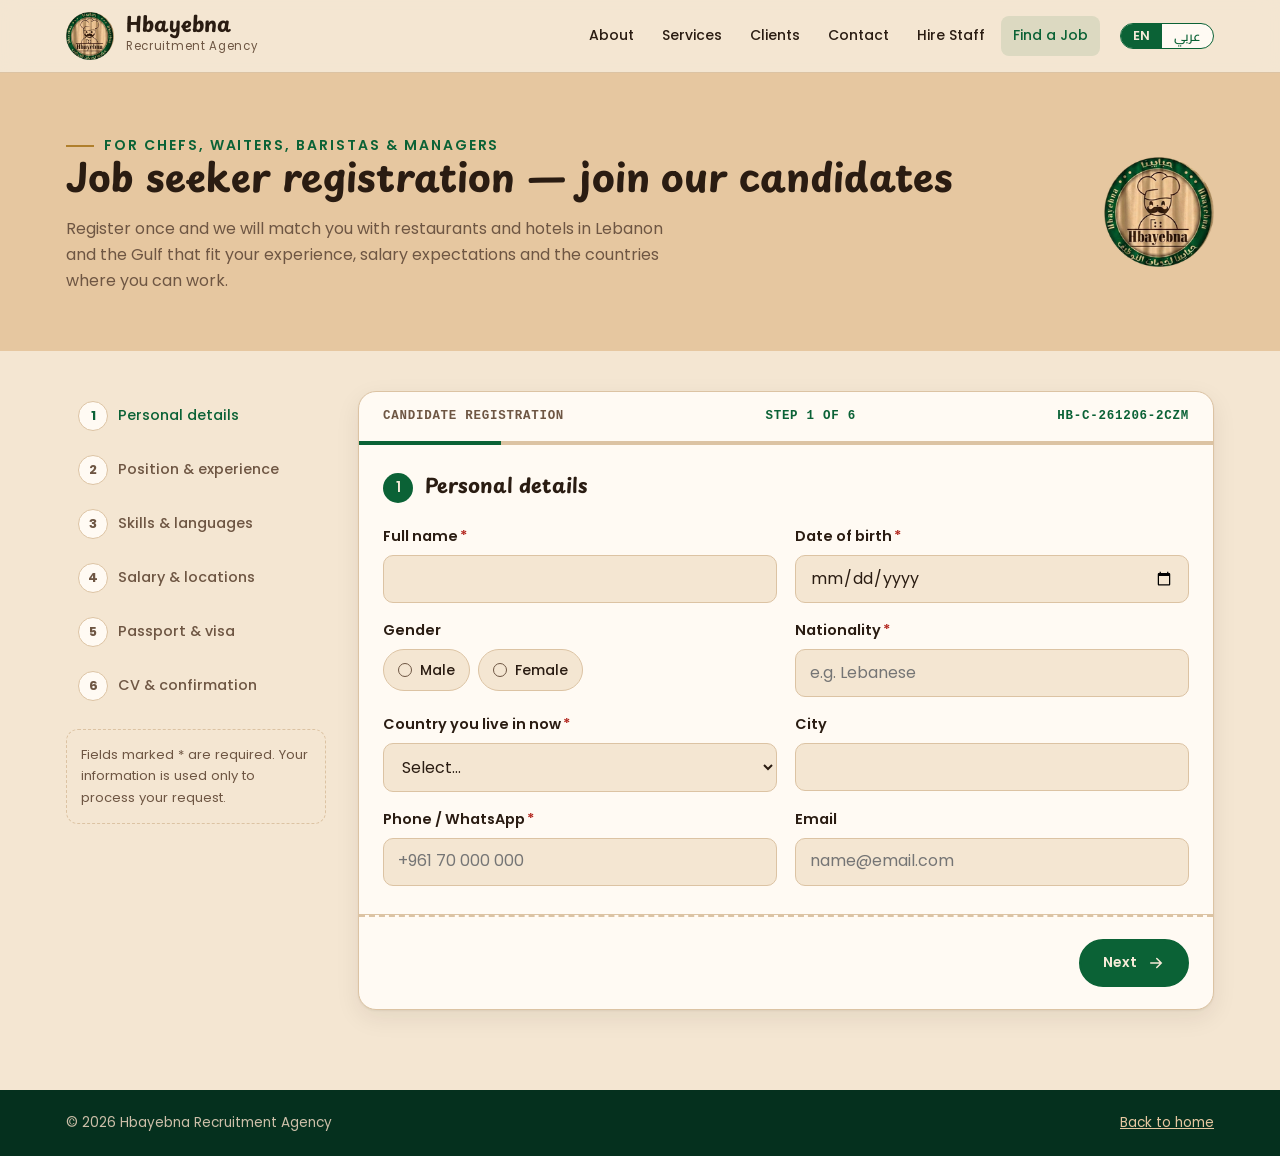
==== commit de07b506: "Add files via upload" ====
--- a/employee.html
+++ b/employee.html
@@ -5,10 +5,12 @@
 <meta name="viewport" content="width=device-width, initial-scale=1, viewport-fit=cover">
 <title data-i18n="t.employee">Job Seeker Registration · Hbayebna</title>
 <meta name="claude:viewport-fit-sides" content="cover">
+<meta name="theme-color" content="#0b6236">
+<meta name="format-detection" content="telephone=no">
 <link rel="icon" type="image/png" href="assets/favicon.png">
 <link rel="preconnect" href="https://fonts.googleapis.com">
 <link rel="preconnect" href="https://fonts.gstatic.com" crossorigin>
-<link rel="stylesheet" href="https://fonts.googleapis.com/css2?family=Cairo:wght@400;500;600;700&family=Poppins:wght@400;500;600&family=Reem+Kufi:wght@500;700&family=Zilla+Slab:wght@500;600;700&display=swap">
+<link rel="stylesheet" href="https://fonts.googleapis.com/css2?family=Cairo:wght@400;500;600;700&family=Playpen+Sans+Arabic:wght@100..800&family=Poppins:wght@400;500;600&display=swap">
 <link rel="stylesheet" href="css/style.css">
 </head>
 <body>
@@ -33,7 +35,8 @@
         <button type="button" data-lang="ar" aria-pressed="false">عربي</button>
       </div>
       <button class="menu-btn" type="button" aria-controls="navLinks" aria-expanded="false" aria-label="Menu">
-        <svg viewBox="0 0 24 24" fill="none" stroke="currentColor" stroke-width="2" stroke-linecap="round"><path d="M4 7h16M4 12h16M4 17h16"/></svg>
+        <svg class="i-open" viewBox="0 0 24 24" fill="none" stroke="currentColor" stroke-width="2" stroke-linecap="round"><path d="M4 7h16M4 12h16M4 17h16"/></svg>
+        <svg class="i-close" viewBox="0 0 24 24" fill="none" stroke="currentColor" stroke-width="2" stroke-linecap="round"><path d="M6 6l12 12M18 6L6 18"/></svg>
       </button>
     </div>
   </div>
@@ -53,13 +56,7 @@
 
   <div class="wrap form-layout">
     <aside class="steps-aside">
-      <ol class="steps-nav">
-        <li><a href="#s-personal" data-step="s-personal"><b>1</b><span data-i18n="ee.s1">Personal details</span></a></li>
-        <li><a href="#s-experience" data-step="s-experience"><b>2</b><span data-i18n="ee.s2">Position &amp; experience</span></a></li>
-        <li><a href="#s-expect" data-step="s-expect"><b>3</b><span data-i18n="ee.s3">Salary &amp; locations</span></a></li>
-        <li><a href="#s-docs" data-step="s-docs"><b>4</b><span data-i18n="ee.s4">Passport &amp; visa</span></a></li>
-        <li><a href="#s-cv" data-step="s-cv"><b>5</b><span data-i18n="ee.s5">CV &amp; confirmation</span></a></li>
-      </ol>
+      <ol class="steps-nav" id="stepsNav"></ol>
       <p class="side-note" data-i18n="side.note">Fields marked * are required. Your information is used only to process your request.</p>
     </aside>
 
@@ -149,6 +146,12 @@
               <label for="lastEmployer" data-i18n="f.lastEmployer">Current or last employer</label>
               <input type="text" id="lastEmployer" name="lastEmployer">
             </div>
+          </div>
+        </fieldset>
+
+        <fieldset id="s-skills">
+          <legend><span class="num">3</span><span data-i18n="ee.s3">Skills &amp; languages</span></legend>
+          <div class="grid-2">
             <div class="field full">
               <span class="group-label" data-i18n="f.cuisineSkills">Cuisines / specialties you have worked with</span>
               <div class="choices" data-list="cuisines" data-name="cuisineSkills" data-type="checkbox"></div>
@@ -175,7 +178,7 @@
 
         <!-- 3. Expectations -->
         <fieldset id="s-expect">
-          <legend><span class="num">3</span><span data-i18n="ee.s3">Salary &amp; locations</span></legend>
+          <legend><span class="num">4</span><span data-i18n="ee.s4">Salary &amp; locations</span></legend>
           <div class="grid-2">
             <div class="field">
               <label for="expectedSalary"><span data-i18n="f.expectedSalary">Expected monthly salary</span><span class="req">*</span></label>
@@ -220,7 +223,7 @@
 
         <!-- 4. Documents -->
         <fieldset id="s-docs">
-          <legend><span class="num">4</span><span data-i18n="ee.s4">Passport &amp; visa</span></legend>
+          <legend><span class="num">5</span><span data-i18n="ee.s5">Passport &amp; visa</span></legend>
           <div class="grid-2">
             <div class="field" data-required-group="hasPassport">
               <span class="group-label"><span data-i18n="f.hasPassport">Do you have a valid passport?</span><span class="req">*</span></span>
@@ -258,7 +261,7 @@
 
         <!-- 5. CV -->
         <fieldset id="s-cv">
-          <legend><span class="num">5</span><span data-i18n="ee.s5">CV &amp; confirmation</span></legend>
+          <legend><span class="num">6</span><span data-i18n="ee.s6">CV &amp; confirmation</span></legend>
           <div class="grid-2">
             <div class="field full">
               <label for="cvLink" data-i18n="f.cvLink">Link to your CV (Google Drive, Dropbox or LinkedIn)</label>
--- a/css/style.css
+++ b/css/style.css
@@ -19,15 +19,18 @@
   --ok: #0b6236;
   --shadow: 0 1px 2px rgba(42, 28, 18, .06), 0 8px 24px rgba(42, 28, 18, .08);
 
-  --f-display: "Zilla Slab", "Rockwell", Georgia, serif;
+  --f-display: "Playpen Sans Arabic", "Cairo", "Segoe UI", system-ui, sans-serif;
   --f-body: "Poppins", "Segoe UI", system-ui, sans-serif;
 
   --step--1: .875rem;
   --step-0: 1rem;
   --step-1: 1.25rem;
   --step-2: 1.6rem;
-  --step-3: clamp(1.9rem, 1.4rem + 2vw, 2.6rem);
-  --step-4: clamp(2.4rem, 1.6rem + 3.4vw, 3.9rem);
+  --step-3: clamp(1.55rem, 1.15rem + 2vw, 2.4rem);
+  --step-4: clamp(1.95rem, 1.25rem + 3.4vw, 3.4rem);
+  --header-h: 72px;
+  --banner-shadow: rgba(60, 36, 14, .30);
+  --banner-shadow-near: rgba(60, 36, 14, .18);
 
   --radius: 14px;
   --wrap: 1180px;
@@ -38,23 +41,27 @@
   :root:not([data-theme="light"]) {
     --sand: #121a15; --sand-deep: #1b2a20; --paper: #18231c; --forest: #3fa86c; --forest-deep: #2b7d4f;
     --gold: #d8ad5c; --ink: #f2e4cf; --muted: #c2ad94; --line: #2f4136; --on-forest: #0e1611;
-    --danger: #ff8a80; --ok: #6fd39a; --shadow: 0 1px 2px rgba(0,0,0,.3), 0 8px 24px rgba(0,0,0,.35);
+    --danger: #ff8a80; --ok: #6fd39a; --banner-shadow: rgba(0, 0, 0, .55); --banner-shadow-near: rgba(0, 0, 0, .35); --shadow: 0 1px 2px rgba(0,0,0,.3), 0 8px 24px rgba(0,0,0,.35);
     color-scheme: dark;
   }
 }
 :root[data-theme="dark"] {
   --sand: #121a15; --sand-deep: #1b2a20; --paper: #18231c; --forest: #3fa86c; --forest-deep: #2b7d4f;
   --gold: #d8ad5c; --ink: #f2e4cf; --muted: #c2ad94; --line: #2f4136; --on-forest: #0e1611;
-  --danger: #ff8a80; --ok: #6fd39a; --shadow: 0 1px 2px rgba(0,0,0,.3), 0 8px 24px rgba(0,0,0,.35);
+  --danger: #ff8a80; --ok: #6fd39a; --banner-shadow: rgba(0, 0, 0, .55); --banner-shadow-near: rgba(0, 0, 0, .35); --shadow: 0 1px 2px rgba(0,0,0,.3), 0 8px 24px rgba(0,0,0,.35);
   color-scheme: dark;
 }
+html[lang="ar"] h1, html[lang="ar"] h2, html[lang="ar"] h3, html[lang="ar"] h4 { line-height: 1.45; }
 html[lang="ar"] {
-  --f-display: "Reem Kufi", "Cairo", Tahoma, sans-serif;
+  --f-display: "Playpen Sans Arabic", "Cairo", Tahoma, sans-serif;
   --f-body: "Cairo", Tahoma, "Segoe UI", sans-serif;
 }
 
 *, *::before, *::after { box-sizing: border-box; }
-html { scroll-behavior: smooth; }
+[hidden] { display: none !important; }
+html { scroll-behavior: smooth; -webkit-text-size-adjust: 100%; text-size-adjust: 100%; }
+a, button, label, input, select { -webkit-tap-highlight-color: transparent; }
+section[id] { scroll-margin-top: var(--header-h); }
 @media (prefers-reduced-motion: reduce) { html { scroll-behavior: auto; } *, *::before, *::after { animation: none !important; transition: none !important; } }
 body {
   margin: 0;
@@ -67,12 +74,12 @@
 }
 img { max-width: 100%; height: auto; display: block; }
 a { color: var(--forest); }
-h1, h2, h3, h4 { font-family: var(--f-display); line-height: 1.15; margin: 0; text-wrap: balance; color: var(--ink); }
+h1, h2, h3, h4 { font-family: var(--f-display); font-weight: 700; line-height: 1.25; margin: 0; text-wrap: balance; color: var(--ink); }
 p { margin: 0; }
 :focus-visible { outline: 3px solid var(--gold); outline-offset: 2px; border-radius: 6px; }
 
 .wrap { max-width: var(--wrap); margin-inline: auto; padding-left: var(--gutter-l); padding-right: var(--gutter-r); }
-.section { padding-block: clamp(56px, 8vw, 104px); }
+.section { padding-block: clamp(44px, 8vw, 104px); }
 .eyebrow {
   display: inline-flex; align-items: center; gap: 10px;
   font-size: var(--step--1); font-weight: 600; letter-spacing: .14em; text-transform: uppercase; color: var(--forest);
@@ -88,11 +95,12 @@
 .btn {
   --b: var(--forest);
   display: inline-flex; align-items: center; justify-content: center; gap: 10px;
-  padding: 13px 22px; border-radius: 999px; border: 2px solid var(--b);
+  min-height: 48px; padding: 12px 22px; border-radius: 999px; border: 2px solid var(--b);
   background: var(--b); color: var(--on-forest); font: 600 var(--step--1)/1.2 var(--f-body);
   text-decoration: none; cursor: pointer; transition: transform .15s ease, background .15s ease;
 }
-.btn:hover { background: var(--forest-deep); border-color: var(--forest-deep); transform: translateY(-1px); }
+.btn:hover { background: var(--forest-deep); border-color: var(--forest-deep); }
+@media (hover: hover) { .btn:hover { transform: translateY(-1px); } }
 .btn.ghost { background: transparent; color: var(--forest); }
 .btn.ghost:hover { background: var(--forest); color: var(--on-forest); }
 .btn svg { width: 18px; height: 18px; flex: none; }
@@ -105,11 +113,12 @@
   background: color-mix(in srgb, var(--sand) 92%, transparent);
   backdrop-filter: blur(10px); border-bottom: 1px solid var(--line);
 }
-.nav { display: flex; align-items: center; gap: 20px; min-height: 72px; }
+.nav { display: flex; align-items: center; gap: 20px; height: var(--header-h); }
 .brand { display: flex; align-items: center; gap: 12px; text-decoration: none; color: var(--ink); }
 .brand img { width: 48px; height: 48px; }
-.brand b { font-family: "Zilla Slab", Georgia, serif; font-size: 1.35rem; font-weight: 700; display: block; line-height: 1; }
-.brand small { font-size: .72rem; color: var(--muted); letter-spacing: .06em; }
+.brand b { font-family: var(--f-display); font-size: 1.3rem; font-weight: 700; display: block; line-height: 1; }
+.brand small { font-size: .72rem; color: var(--muted); letter-spacing: .06em; white-space: nowrap; display: block; }
+html[lang="ar"] .brand small { letter-spacing: 0; }
 .nav-links { display: flex; gap: 4px; margin-inline-start: auto; list-style: none; padding: 0; margin-block: 0; }
 .nav-links a { display: block; padding: 8px 12px; border-radius: 8px; color: var(--ink); text-decoration: none; font-size: var(--step--1); font-weight: 500; }
 .nav-links a:hover, .nav-links a[aria-current="page"] { color: var(--forest); background: color-mix(in srgb, var(--forest) 10%, transparent); }
@@ -122,14 +131,29 @@
 .lang-toggle button:last-child { font-family: "Cairo", Tahoma, sans-serif; }
 .menu-btn { display: none; border: 1.5px solid var(--line); background: var(--paper); color: var(--ink); border-radius: 10px; width: 42px; height: 42px; cursor: pointer; }
 .menu-btn svg { width: 22px; height: 22px; margin: auto; }
+.menu-btn .i-close { display: none; }
+.menu-btn[aria-expanded="true"] .i-open { display: none; }
+.menu-btn[aria-expanded="true"] .i-close { display: block; }
 @media (max-width: 980px) {
-  .menu-btn { display: grid; place-items: center; }
-  .nav { flex-wrap: wrap; }
+  :root { --header-h: 64px; }
+  .nav { gap: 12px; }
+  .brand img { width: 42px; height: 42px; }
+  .menu-btn { display: grid; place-items: center; width: 44px; height: 44px; }
   .nav-actions { margin-inline-start: auto; }
-  .nav-actions .btn { display: none; }
-  .nav-links { order: 5; width: 100%; flex-direction: column; margin: 0 0 12px; display: none; }
-  .nav-links.open { display: flex; }
-  .nav-links a { padding: 12px; }
+  /* Menu opens as a panel OVER the page: the header height never changes, so nothing jumps */
+  .nav-links {
+    position: absolute; top: 100%; left: 0; right: 0; margin: 0;
+    flex-direction: column; gap: 2px;
+    padding: 8px var(--gutter-r) 16px var(--gutter-l);
+    background: var(--sand); border-bottom: 1px solid var(--line);
+    box-shadow: 0 14px 28px rgba(42, 28, 18, .14);
+    max-height: calc(100dvh - var(--header-h) - env(safe-area-inset-top, 0px)); overflow-y: auto; overscroll-behavior: contain;
+    visibility: hidden; opacity: 0; transform: translateY(-6px); pointer-events: none;
+    transition: opacity .18s ease, transform .18s ease, visibility 0s linear .18s;
+  }
+  .nav-links.open { visibility: visible; opacity: 1; transform: none; pointer-events: auto; transition: opacity .18s ease, transform .18s ease; }
+  .nav-links a { padding: 14px 12px; font-size: 1rem; border-radius: 10px; }
+  .nav-scrim { position: fixed; inset: 0; z-index: 47; background: rgba(20, 14, 8, .28); }
 }
 
 /* ---------- Hero ---------- */
@@ -140,16 +164,35 @@
 .hero h1 span { color: var(--forest); display: block; }
 .hero .lead { font-size: var(--step-1); color: var(--muted); max-width: 46ch; }
 .hero-ctas { display: flex; flex-wrap: wrap; gap: 12px; }
-.hero-art { position: relative; justify-self: center; width: min(440px, 100%); }
-.hero-art img {
-  width: 100%;
-  -webkit-mask-image: linear-gradient(to right, transparent, #000 14%, #000 86%, transparent), linear-gradient(to bottom, transparent, #000 6%, #000 94%, transparent);
-  -webkit-mask-composite: source-in;
-          mask-image: linear-gradient(to right, transparent, #000 14%, #000 86%, transparent), linear-gradient(to bottom, transparent, #000 6%, #000 94%, transparent);
-          mask-composite: intersect;
-  animation: sway 6s ease-in-out infinite; transform-origin: 50% 0;
-}
-@keyframes sway { 0%,100% { transform: rotate(-1.2deg); } 50% { transform: rotate(1.2deg); } }
+/* Pennant: cut-out PNG/WebP with a real drop-shadow, swinging in 3D
+   from the point where the rope meets (top centre). */
+.hero-art { position: relative; justify-self: center; width: min(400px, 100%); perspective: 1100px; perspective-origin: 50% 0; }
+.pennant-swing {
+  position: relative; transform-origin: 50% 0; transform-style: preserve-3d;
+  animation: pennant-swing 7.5s cubic-bezier(.45, 0, .55, 1) infinite; will-change: transform;
+}
+.pennant-swing img { width: 100%; filter: drop-shadow(0 26px 22px var(--banner-shadow)) drop-shadow(0 6px 6px var(--banner-shadow-near)); }
+/* moving light across the fabric, clipped to the banner's own shape */
+.pennant-swing .sheen {
+  position: absolute; inset: 0; pointer-events: none;
+  background: linear-gradient(100deg, rgba(40, 24, 10, .16) 0%, transparent 30%, rgba(255, 246, 225, .38) 46%, transparent 62%, rgba(40, 24, 10, .16) 100%);
+  background-size: 260% 100%;
+  -webkit-mask: url("../assets/banner-460.png") center / 100% 100% no-repeat;
+          mask: url("../assets/banner-460.png") center / 100% 100% no-repeat;
+  mix-blend-mode: soft-light;
+  animation: pennant-sheen 7.5s cubic-bezier(.45, 0, .55, 1) infinite;
+}
+@keyframes pennant-swing {
+  0%   { transform: rotateZ(-1.8deg) rotateY(-14deg) rotateX(3deg); }
+  25%  { transform: rotateZ(-.3deg)  rotateY(-3deg)  rotateX(7deg); }
+  50%  { transform: rotateZ(1.8deg)  rotateY(14deg)  rotateX(3deg); }
+  75%  { transform: rotateZ(.3deg)   rotateY(3deg)   rotateX(-1deg); }
+  100% { transform: rotateZ(-1.8deg) rotateY(-14deg) rotateX(3deg); }
+}
+@keyframes pennant-sheen {
+  0%, 100% { background-position: 100% 0; }
+  50%      { background-position: 0% 0; }
+}
 .facts { display: flex; flex-wrap: wrap; gap: 10px; margin-top: 6px; }
 /* pennant badge: swallow-tail bottom like the brand banner */
 .pennant {
@@ -158,11 +201,19 @@
   clip-path: polygon(0 0, 100% 0, 100% 100%, 50% 82%, 0 100%);
   border-top: 3px solid var(--gold);
 }
-.pennant strong { display: block; font: 700 1.3rem/1.1 var(--f-display); white-space: nowrap; }
+.pennant strong { display: block; font: 700 1.15rem/1.2 var(--f-display); white-space: nowrap; }
 .pennant span { font-size: .74rem; letter-spacing: .04em; }
 @media (max-width: 860px) {
-  .hero .wrap { grid-template-columns: 1fr; }
-  .hero-art { order: -1; width: min(300px, 80%); }
+  .hero .wrap { grid-template-columns: 1fr; padding-block: 20px 40px; gap: 8px; }
+  .hero-art { order: -1; width: 160px; perspective: 700px; }
+  .hero-copy { gap: 16px; }
+  .hero .lead { font-size: 1.05rem; }
+}
+@media (max-width: 560px) {
+  .hero-ctas { display: grid; }
+  .hero-ctas .btn { width: 100%; }
+  .facts { display: grid; grid-template-columns: 1fr 1fr; gap: 10px; }
+  .pennant { min-width: 0; }
 }
 
 /* ---------- About ---------- */
@@ -234,7 +285,8 @@
 /* ---------- Clients ---------- */
 .logo-grid { display: grid; grid-template-columns: repeat(auto-fill, minmax(130px, 1fr)); gap: 14px; }
 .logo-grid figure { margin: 0; background: #f3dcc0; border-radius: 12px; aspect-ratio: 1; display: grid; place-items: center; padding: 12px; border: 1px solid var(--line); transition: transform .2s ease; }
-.logo-grid figure:hover { transform: translateY(-3px); }
+@media (hover: hover) { .logo-grid figure:hover { transform: translateY(-3px); } }
+@media (max-width: 560px) { .logo-grid { grid-template-columns: repeat(3, 1fr); gap: 10px; } .logo-grid figure { padding: 8px; } }
 .logo-grid img { max-height: 100%; width: auto; max-width: 100%; object-fit: contain; border-radius: 6px; }
 
 /* ---------- Contact ---------- */
@@ -268,17 +320,48 @@
 .page-hero h1 { font-size: var(--step-3); }
 .page-hero p { color: var(--muted); max-width: 60ch; margin-top: 10px; }
 .page-hero img { width: 110px; }
-@media (max-width: 640px) { .page-hero .wrap { grid-template-columns: 1fr; } .page-hero img { display: none; } }
+@media (max-width: 640px) { .page-hero .wrap { grid-template-columns: 1fr; padding-block: 18px 20px; } .page-hero img { display: none; } .page-hero h1 { font-size: 1.45rem; } .page-hero p { display: none; } }
+@media (max-width: 440px) { .brand small { display: none; } .brand b { font-size: 1.2rem; } .lang-toggle button { padding: 7px 10px; } }
 
 .form-layout { display: grid; grid-template-columns: 260px 1fr; gap: 32px; align-items: start; padding-block: 40px 80px; }
-.steps-aside { position: sticky; top: calc(env(safe-area-inset-top, 0px) + 96px); }
+.steps-aside { position: sticky; top: calc(env(safe-area-inset-top, 0px) + 96px); min-width: 0; }
 .steps-nav { display: grid; gap: 4px; list-style: none; padding: 0; margin: 0; }
 .steps-nav a { display: grid; grid-template-columns: 30px 1fr; gap: 10px; align-items: center; padding: 10px 12px; border-radius: 10px; color: var(--muted); text-decoration: none; font-size: .9rem; font-weight: 500; }
 .steps-nav a b { width: 30px; height: 30px; border-radius: 50%; border: 1.5px solid var(--line); display: grid; place-items: center; font-size: .8rem; background: var(--paper); }
 .steps-nav a:hover { background: var(--paper); color: var(--ink); }
 .steps-nav a.done b { background: var(--forest); border-color: var(--forest); color: var(--on-forest); }
 .side-note { margin-top: 18px; font-size: .82rem; color: var(--muted); padding: 14px; border: 1px dashed var(--line); border-radius: 12px; }
-@media (max-width: 900px) { .form-layout { grid-template-columns: 1fr; } .steps-aside { display: none; } }
+@media (max-width: 900px) {
+  .form-layout { grid-template-columns: 1fr; gap: 14px; padding-block: 0 56px; }
+  /* sticky horizontal step strip under the header */
+  .steps-aside {
+    top: calc(env(safe-area-inset-top, 0px) + var(--header-h)); z-index: 30;
+    margin-left: calc(-1 * var(--gutter-l)); margin-right: calc(-1 * var(--gutter-r));
+    padding: 10px var(--gutter-r) 10px var(--gutter-l);
+    background: var(--sand); border-bottom: 1px solid var(--line);
+  }
+  .steps-nav { display: flex; gap: 6px; overflow-x: auto; scrollbar-width: none; -webkit-overflow-scrolling: touch; }
+  .steps-nav::-webkit-scrollbar { display: none; }
+  .steps-nav a { grid-template-columns: 24px auto; gap: 8px; white-space: nowrap; padding: 5px 12px 5px 5px; background: var(--paper); border: 1px solid var(--line); border-radius: 999px; font-size: .82rem; }
+  html[dir="rtl"] .steps-nav a { padding: 5px 5px 5px 12px; }
+  .steps-nav a b { width: 24px; height: 24px; font-size: .75rem; }
+  .steps-nav a.current { border-color: var(--forest); color: var(--forest); }
+  .side-note { display: none; }
+  fieldset { padding: 22px 16px; scroll-margin-top: calc(var(--header-h) + 64px); }
+  #ticket { scroll-margin-top: calc(var(--header-h) + 64px); }
+  .ticket-top { padding: 12px 16px; }
+  .form-actions {
+    position: sticky; bottom: 0; z-index: 5; padding: 12px 16px calc(12px + env(safe-area-inset-bottom, 0px));
+    background: var(--paper); border-radius: 0 0 18px 18px; box-shadow: 0 -8px 18px rgba(42, 28, 18, .07);
+  }
+  .form-actions .status { width: 100%; font-size: .82rem; }
+  .form-actions .status:empty { display: none; }
+  .step-btns { width: 100%; }
+  .step-btns .btn { flex: 1; }
+  .step-btns #backBtn { flex: 0 0 auto; }
+  .success { padding: 24px 16px; }
+}
+.steps-nav a.current { color: var(--forest); }
 
 /* Ticket-style form card (kitchen order ticket) */
 .ticket { background: var(--paper); border: 1px solid var(--line); border-radius: 18px; box-shadow: var(--shadow); min-width: 0; }
@@ -304,12 +387,14 @@
 .hint { font-size: .78rem; color: var(--muted); }
 input[type="text"], input[type="email"], input[type="tel"], input[type="number"], input[type="date"], input[type="url"], select, textarea {
   width: 100%; padding: 11px 14px; border: 1.5px solid var(--line); border-radius: 10px;
-  background: var(--sand); color: var(--ink); font: 400 .95rem/1.4 var(--f-body);
+  min-height: 48px; background: var(--sand); color: var(--ink); font: 400 16px/1.4 var(--f-body);
   transition: border-color .15s ease, background .15s ease;
 }
 input:hover, select:hover, textarea:hover { border-color: color-mix(in srgb, var(--forest) 45%, var(--line)); }
 input:focus, select:focus, textarea:focus { outline: none; border-color: var(--forest); background: var(--paper); box-shadow: 0 0 0 3px color-mix(in srgb, var(--forest) 18%, transparent); }
 textarea { min-height: 110px; resize: vertical; }
+input[type="date"] { display: block; -webkit-appearance: none; appearance: none; text-align: start; }
+input[type="date"]::-webkit-date-and-time-value { text-align: start; }
 input[type="tel"], input[type="email"], input[type="url"] { direction: ltr; }
 html[dir="rtl"] input[type="tel"], html[dir="rtl"] input[type="email"], html[dir="rtl"] input[type="url"] { text-align: right; }
 .inline { display: grid; grid-template-columns: 1fr 1fr 110px; gap: 8px; }
@@ -321,7 +406,7 @@
 .choice { position: relative; }
 .choice input { position: absolute; opacity: 0; inset: 0; margin: 0; cursor: pointer; }
 .choice span {
-  display: inline-flex; align-items: center; gap: 8px; padding: 8px 14px; border-radius: 999px;
+  display: inline-flex; align-items: center; gap: 8px; min-height: 42px; padding: 8px 14px; border-radius: 999px;
   border: 1.5px solid var(--line); background: var(--sand); font-size: .88rem; font-weight: 500; cursor: pointer; user-select: none;
 }
 .choice span::before { content: ""; width: 14px; height: 14px; border-radius: 4px; border: 1.5px solid var(--muted); flex: none; }
@@ -342,7 +427,14 @@
 .consent { display: grid; grid-template-columns: 22px 1fr; gap: 10px; align-items: start; font-size: .88rem; color: var(--muted); }
 .consent input { width: 18px; height: 18px; margin-top: 3px; accent-color: var(--forest); }
 .form-actions { display: flex; flex-wrap: wrap; gap: 12px; align-items: center; justify-content: space-between; padding: 22px 24px; border-top: 2px dashed var(--line); }
-.form-actions .status { font-size: .88rem; color: var(--muted); }
+.form-actions .status { font-size: .88rem; color: var(--danger); font-weight: 500; }
+.step-btns { display: flex; gap: 10px; margin-inline-start: auto; }
+.stage-count { color: var(--forest); }
+.stage-progress { height: 4px; background: var(--line); margin-top: -2px; }
+.stage-progress span { display: block; height: 100%; width: 0; background: var(--forest); transition: width .3s ease; }
+html[dir="rtl"] .stage-progress span { margin-inline-start: 0; }
+fieldset { animation: stageIn .22s ease; }
+@keyframes stageIn { from { opacity: .3; transform: translateY(6px); } to { opacity: 1; transform: none; } }
 .btn[disabled] { opacity: .6; cursor: progress; }
 
 /* success ticket */
@@ -355,4 +447,25 @@
 .summary dd { margin: 0; font-weight: 500; overflow-wrap: anywhere; unicode-bidi: plaintext; }
 #ticket { scroll-margin-top: 96px; }
 .success .actions { display: flex; flex-wrap: wrap; gap: 10px; }
+@media (max-width: 480px) {
+  .summary dl { grid-template-columns: 1fr; gap: 0; }
+  .summary dd { margin-bottom: 10px; }
+  .success .actions .btn { flex: 1 1 100%; }
+}
 .notice { font-size: .85rem; padding: 12px 14px; border-radius: 10px; background: color-mix(in srgb, var(--gold) 14%, transparent); color: var(--ink); }
+
+/* ---------- Mobile quick-action bar (home page) ---------- */
+.mobile-cta { display: none; }
+@media (max-width: 760px) {
+  body.has-cta { padding-bottom: calc(76px + env(safe-area-inset-bottom, 0px)); }
+  .mobile-cta {
+    display: grid; grid-template-columns: 1fr 1fr 48px; gap: 8px;
+    position: fixed; left: 0; right: 0; bottom: 0; z-index: 45;
+    padding: 10px var(--gutter-r) calc(10px + env(safe-area-inset-bottom, 0px)) var(--gutter-l);
+    background: var(--paper); border-top: 1px solid var(--line); box-shadow: 0 -6px 20px rgba(42, 28, 18, .1);
+  }
+  .mobile-cta .btn { padding-inline: 10px; font-size: .85rem; }
+  .mobile-cta .wa { display: grid; place-items: center; width: 48px; height: 48px; border-radius: 50%; background: #25d366; color: #fff; }
+  .mobile-cta .wa svg { width: 24px; height: 24px; }
+  .site-footer .wrap { padding-block: 18px; }
+}
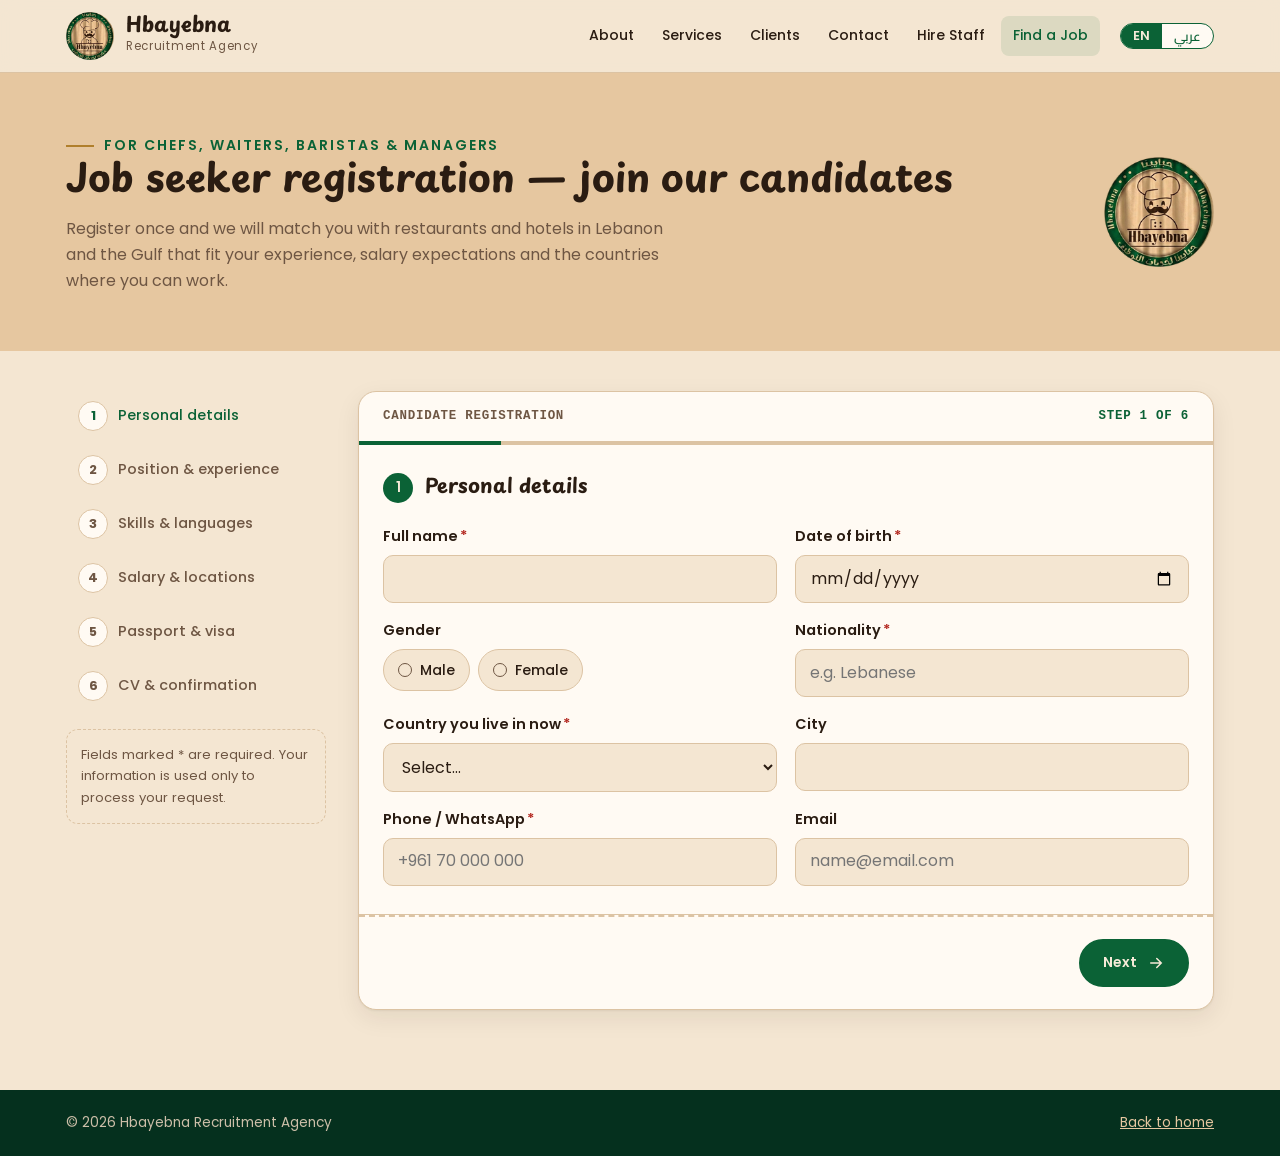
==== commit 5458932f: "Add files via upload" ====
--- a/employee.html
+++ b/employee.html
@@ -63,7 +63,6 @@
     <div class="ticket" id="ticket">
       <div class="ticket-top">
         <span data-i18n="ee.ticket">Candidate registration</span>
-        <span class="tno" id="refNo">HB-C-000000</span>
       </div>
 
       <form id="regForm" data-form="employee" data-ref-prefix="HB-C" novalidate>
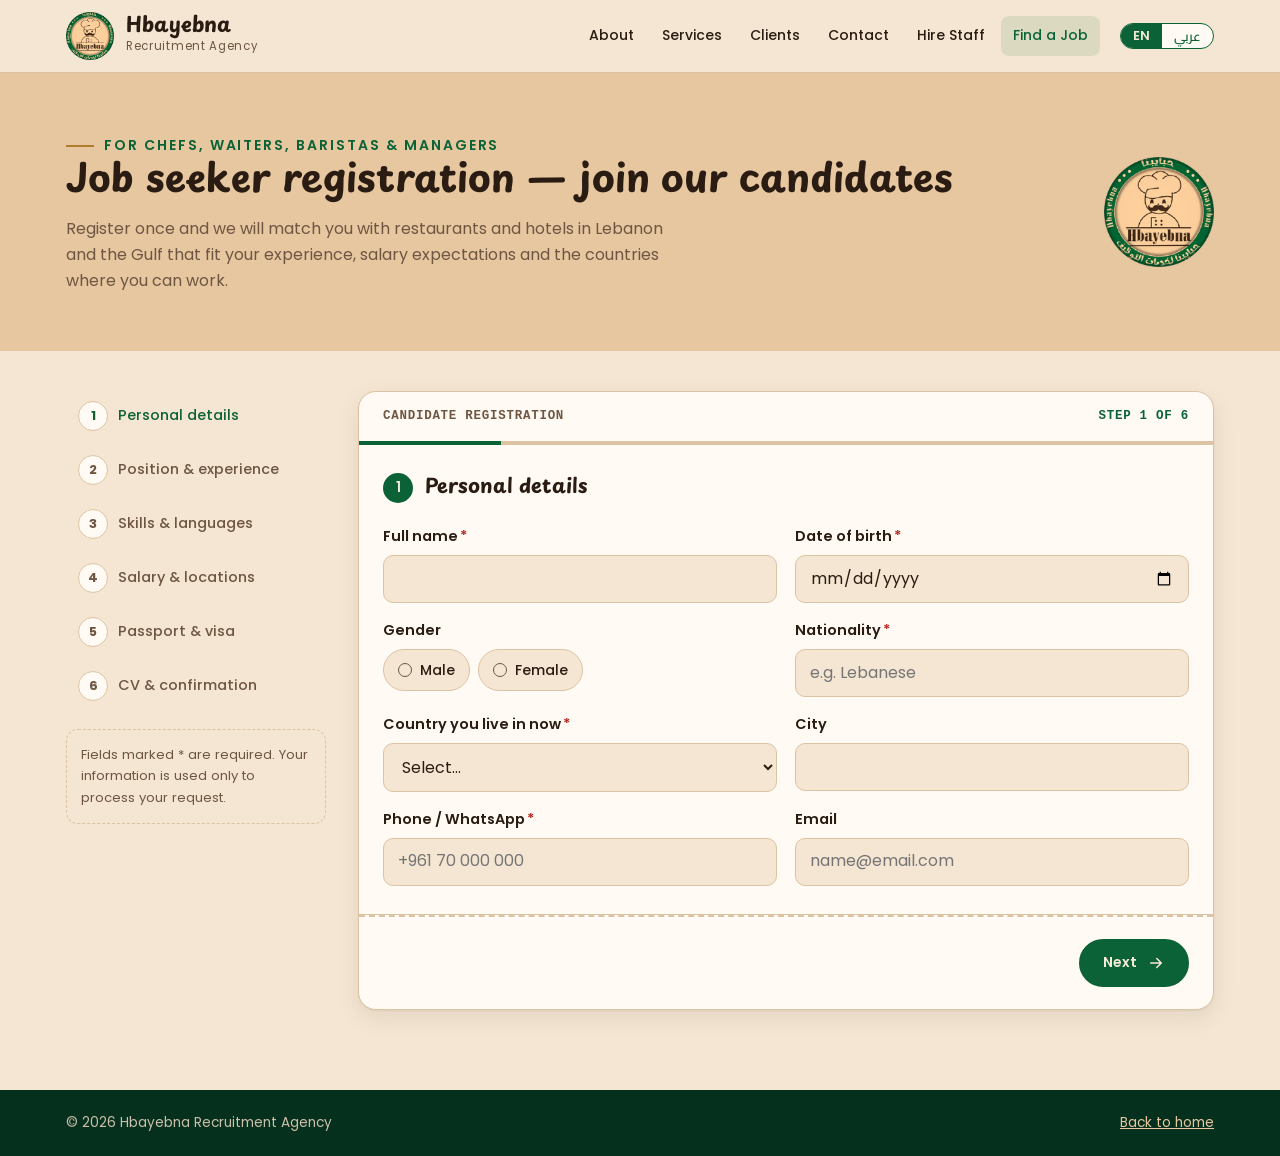
==== commit e294cdae: "Add files via upload" ====
--- a/employee.html
+++ b/employee.html
@@ -8,6 +8,7 @@
 <meta name="theme-color" content="#0b6236">
 <meta name="format-detection" content="telephone=no">
 <link rel="icon" type="image/png" href="assets/favicon.png">
+<link rel="apple-touch-icon" href="assets/apple-touch-icon.png">
 <link rel="preconnect" href="https://fonts.googleapis.com">
 <link rel="preconnect" href="https://fonts.gstatic.com" crossorigin>
 <link rel="stylesheet" href="https://fonts.googleapis.com/css2?family=Cairo:wght@400;500;600;700&family=Playpen+Sans+Arabic:wght@100..800&family=Poppins:wght@400;500;600&display=swap">
